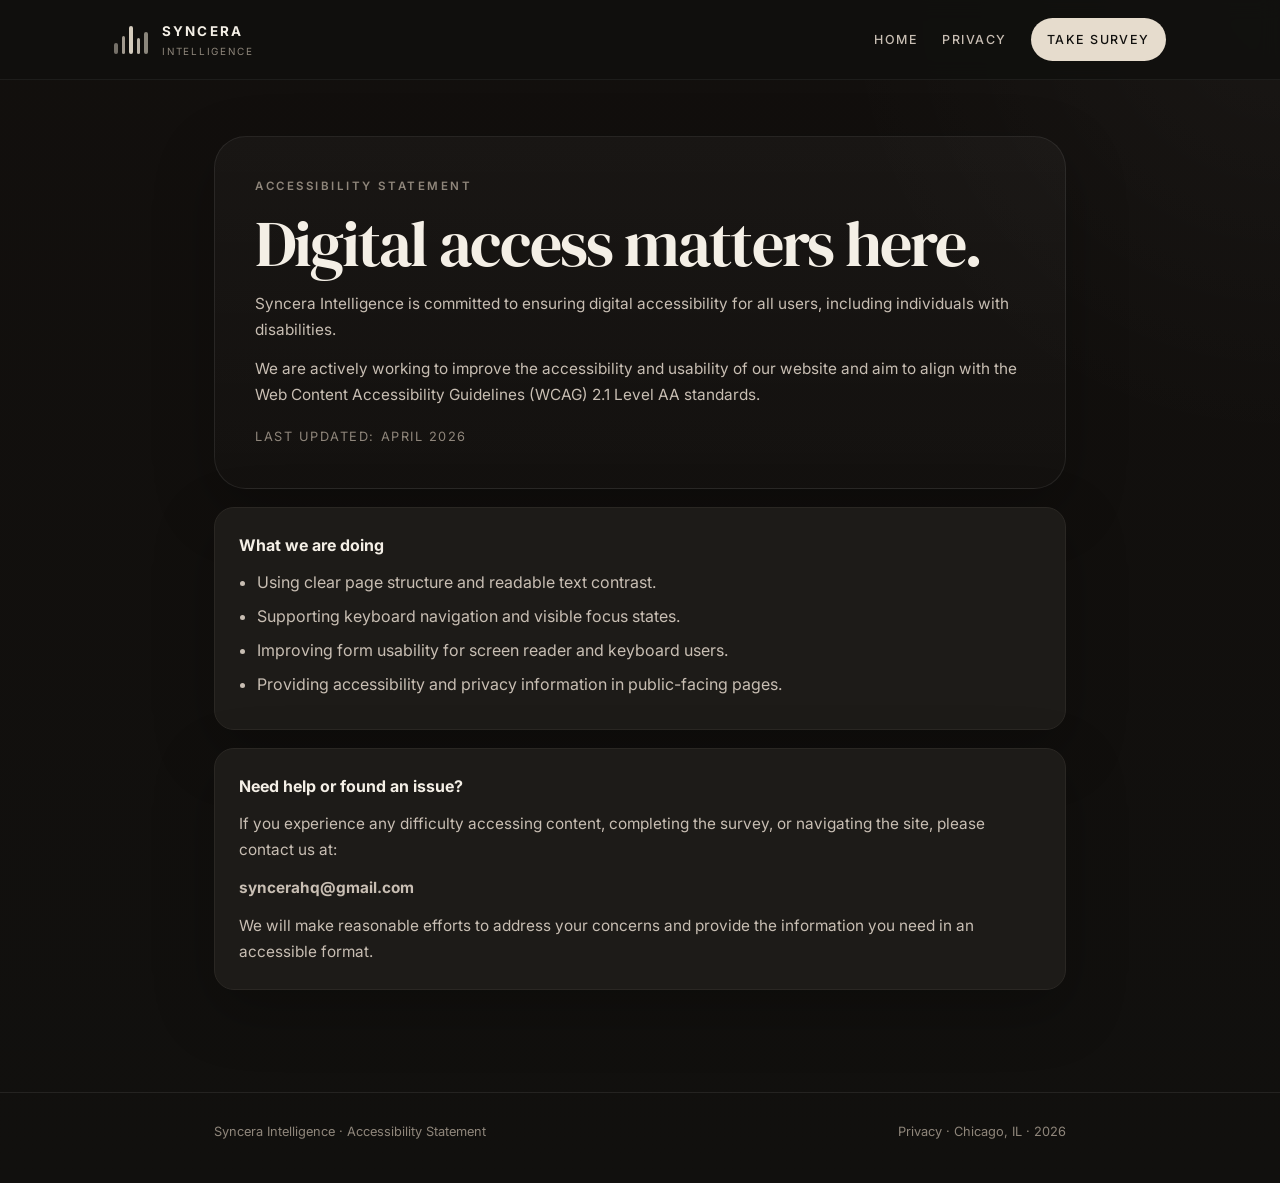
==== accessibility.html @ 835d3e2c "Add files via upload" ====
<!DOCTYPE html>
<html lang="en">
<head>
  <meta charset="UTF-8" />
  <meta name="viewport" content="width=device-width, initial-scale=1.0" />
  <title>Accessibility Statement — Syncera Intelligence</title>
  <link rel="preconnect" href="https://fonts.googleapis.com">
  <link rel="preconnect" href="https://fonts.gstatic.com" crossorigin>
  <link href="https://fonts.googleapis.com/css2?family=Inter:wght@300;400;500;600;700&family=DM+Serif+Display:ital@0;1&display=swap" rel="stylesheet">
  <style>
    :root{--panel:#1d1b18;--border:#2a2723;--text:#f4efe6;--muted:#c8beb3;--soft:#8f867b;--accent:#e6dccd;--max:900px;--shadow:0 20px 60px rgba(0,0,0,.25)}
    *{box-sizing:border-box} html{scroll-behavior:smooth}
    body{margin:0;background:radial-gradient(circle at top right,rgba(255,255,255,.03),transparent 26%),linear-gradient(180deg,#120f0d 0%,#11100e 100%);color:var(--text);font-family:Inter,system-ui,sans-serif;line-height:1.7}
    a{text-decoration:none;color:inherit}
    :focus{outline:2px solid #e6dccd;outline-offset:2px}:focus:not(:focus-visible){outline:none}:focus-visible{outline:2px solid #e6dccd;outline-offset:2px}
    .wrap{max-width:var(--max);margin:0 auto;padding:0 24px}.nav{position:sticky;top:0;z-index:50;backdrop-filter:blur(10px);background:rgba(17,16,14,.82);border-bottom:1px solid rgba(255,255,255,.06)}
    .nav-inner{max-width:1100px;margin:0 auto;padding:18px 24px;display:flex;align-items:center;justify-content:space-between;gap:16px}
    .brand{display:flex;align-items:center;gap:14px}.mark{width:34px;height:28px;display:grid;grid-template-columns:repeat(5,1fr);gap:4px;align-items:end}
    .mark span{display:block;border-radius:999px;background:var(--accent);opacity:.92}.mark span:nth-child(1){height:11px;opacity:.48}.mark span:nth-child(2){height:18px;opacity:.68}.mark span:nth-child(3){height:28px}.mark span:nth-child(4){height:16px;opacity:.8}.mark span:nth-child(5){height:22px;opacity:.58}
    .brand-name{font-size:.84rem;font-weight:700;letter-spacing:.16em;text-transform:uppercase}.brand-sub{font-size:.62rem;color:var(--soft);letter-spacing:.18em;text-transform:uppercase}
    .nav-links{display:flex;gap:24px;align-items:center}.nav-links a{color:var(--muted);font-size:.78rem;text-transform:uppercase;letter-spacing:.12em;font-weight:500}.nav-links .cta{color:#11100e;background:var(--accent);padding:11px 16px;border-radius:999px}
    main{padding:56px 0 72px}.hero,.card{background:linear-gradient(180deg,rgba(255,255,255,.03),rgba(255,255,255,.01));border:1px solid rgba(255,255,255,.08);border-radius:32px;padding:40px;box-shadow:var(--shadow)}.card{background:var(--panel);border-color:var(--border);border-radius:20px;padding:24px;margin-top:18px}
    .eyebrow{color:var(--soft);text-transform:uppercase;letter-spacing:.22em;font-size:.72rem;font-weight:600}
    h1{margin:14px 0 14px;font-family:"DM Serif Display",serif;font-weight:400;line-height:1.04;letter-spacing:-.03em;font-size:clamp(2.4rem,5vw,4rem)} h2{margin:0 0 10px;font-size:1rem}
    p{margin:0 0 12px;color:var(--muted);font-size:.96rem} p:last-child{margin-bottom:0} ul{margin:0;padding-left:18px;color:var(--muted)} li{margin:7px 0}
    .meta{margin-top:18px;color:var(--soft);font-size:.8rem;text-transform:uppercase;letter-spacing:.12em}
    footer{border-top:1px solid rgba(255,255,255,.08);padding:28px 0 40px;color:var(--soft);font-size:.8rem;margin-top:30px}.footer-inner{display:flex;justify-content:space-between;gap:16px;align-items:center;flex-wrap:wrap}
    @media (max-width:620px){.nav-inner,.wrap{padding-left:18px;padding-right:18px}.nav-links a:not(.cta){display:none}.hero,.card{padding:22px}h1{font-size:2.35rem}}
  </style>
</head>
<body>
  <nav class="nav"><div class="nav-inner"><div class="brand"><div class="mark" aria-hidden="true"><span></span><span></span><span></span><span></span><span></span></div><div><div class="brand-name">Syncera</div><div class="brand-sub">Intelligence</div></div></div><div class="nav-links"><a href="index.html">Home</a><a href="privacy.html">Privacy</a><a class="cta" href="survey.html">Take survey</a></div></div></nav>
  <main><div class="wrap">
    <section class="hero"><div class="eyebrow">Accessibility Statement</div><h1>Digital access matters here.</h1><p>Syncera Intelligence is committed to ensuring digital accessibility for all users, including individuals with disabilities.</p><p>We are actively working to improve the accessibility and usability of our website and aim to align with the Web Content Accessibility Guidelines (WCAG) 2.1 Level AA standards.</p><div class="meta">Last updated: April 2026</div></section>
    <section class="card"><h2>What we are doing</h2><ul><li>Using clear page structure and readable text contrast.</li><li>Supporting keyboard navigation and visible focus states.</li><li>Improving form usability for screen reader and keyboard users.</li><li>Providing accessibility and privacy information in public-facing pages.</li></ul></section>
    <section class="card"><h2>Need help or found an issue?</h2><p>If you experience any difficulty accessing content, completing the survey, or navigating the site, please contact us at:</p><p><strong>syncerahq@gmail.com</strong></p><p>We will make reasonable efforts to address your concerns and provide the information you need in an accessible format.</p></section>
  </div></main>
  <footer><div class="wrap footer-inner"><div>Syncera Intelligence · Accessibility Statement</div><div><a href="privacy.html">Privacy</a> · Chicago, IL · 2026</div></div></footer>
</body>
</html>
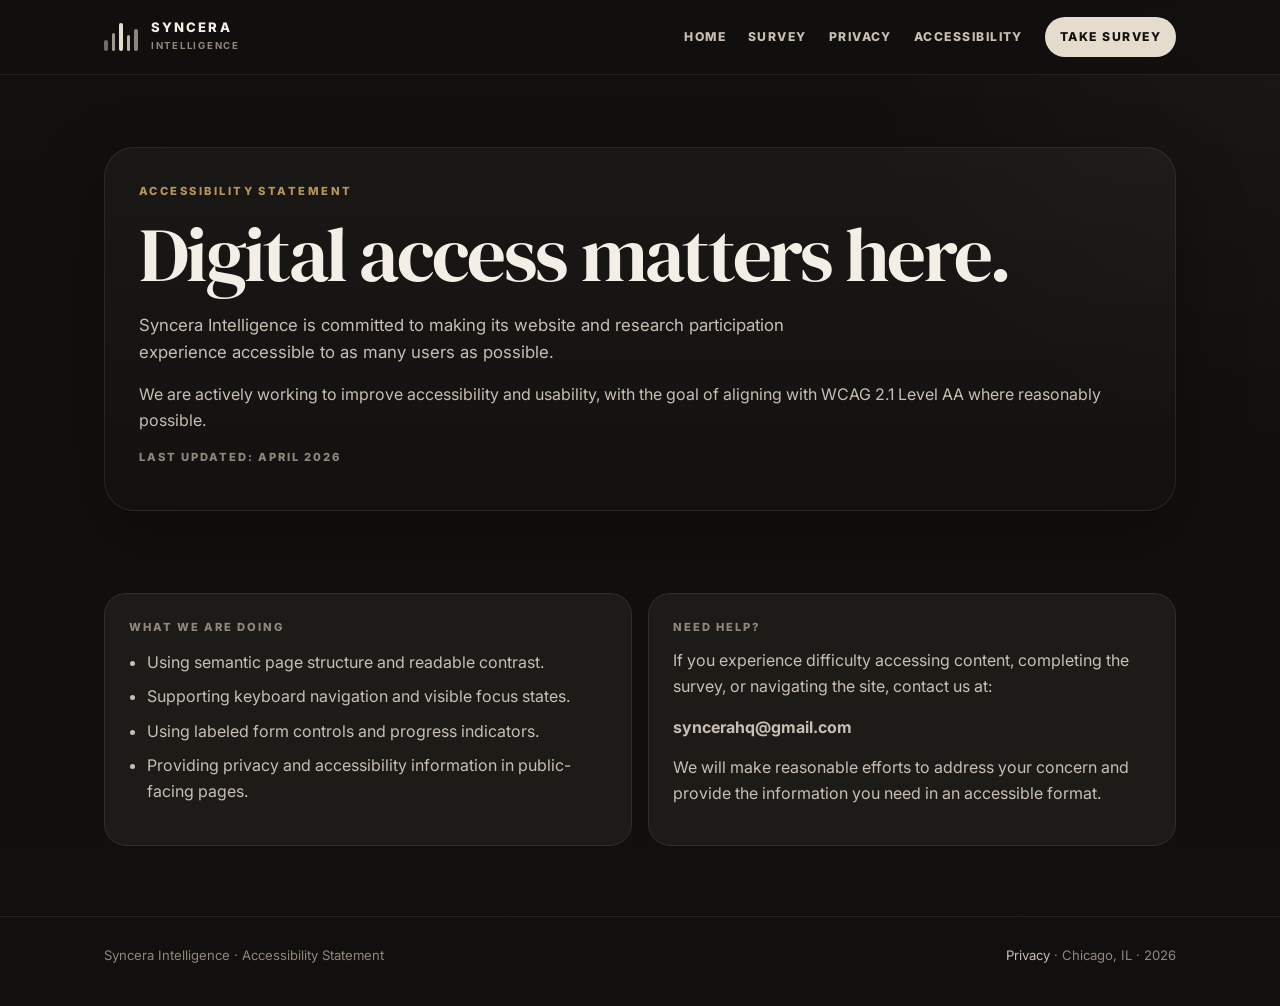
==== commit 7bbcb569: "Create accessibility.html" ====
--- a/accessibility.html
+++ b/accessibility.html
@@ -1,40 +1,10 @@
-<!DOCTYPE html>
-<html lang="en">
-<head>
-  <meta charset="UTF-8" />
-  <meta name="viewport" content="width=device-width, initial-scale=1.0" />
-  <title>Accessibility Statement — Syncera Intelligence</title>
-  <link rel="preconnect" href="https://fonts.googleapis.com">
-  <link rel="preconnect" href="https://fonts.gstatic.com" crossorigin>
-  <link href="https://fonts.googleapis.com/css2?family=Inter:wght@300;400;500;600;700&family=DM+Serif+Display:ital@0;1&display=swap" rel="stylesheet">
-  <style>
-    :root{--panel:#1d1b18;--border:#2a2723;--text:#f4efe6;--muted:#c8beb3;--soft:#8f867b;--accent:#e6dccd;--max:900px;--shadow:0 20px 60px rgba(0,0,0,.25)}
-    *{box-sizing:border-box} html{scroll-behavior:smooth}
-    body{margin:0;background:radial-gradient(circle at top right,rgba(255,255,255,.03),transparent 26%),linear-gradient(180deg,#120f0d 0%,#11100e 100%);color:var(--text);font-family:Inter,system-ui,sans-serif;line-height:1.7}
-    a{text-decoration:none;color:inherit}
-    :focus{outline:2px solid #e6dccd;outline-offset:2px}:focus:not(:focus-visible){outline:none}:focus-visible{outline:2px solid #e6dccd;outline-offset:2px}
-    .wrap{max-width:var(--max);margin:0 auto;padding:0 24px}.nav{position:sticky;top:0;z-index:50;backdrop-filter:blur(10px);background:rgba(17,16,14,.82);border-bottom:1px solid rgba(255,255,255,.06)}
-    .nav-inner{max-width:1100px;margin:0 auto;padding:18px 24px;display:flex;align-items:center;justify-content:space-between;gap:16px}
-    .brand{display:flex;align-items:center;gap:14px}.mark{width:34px;height:28px;display:grid;grid-template-columns:repeat(5,1fr);gap:4px;align-items:end}
-    .mark span{display:block;border-radius:999px;background:var(--accent);opacity:.92}.mark span:nth-child(1){height:11px;opacity:.48}.mark span:nth-child(2){height:18px;opacity:.68}.mark span:nth-child(3){height:28px}.mark span:nth-child(4){height:16px;opacity:.8}.mark span:nth-child(5){height:22px;opacity:.58}
-    .brand-name{font-size:.84rem;font-weight:700;letter-spacing:.16em;text-transform:uppercase}.brand-sub{font-size:.62rem;color:var(--soft);letter-spacing:.18em;text-transform:uppercase}
-    .nav-links{display:flex;gap:24px;align-items:center}.nav-links a{color:var(--muted);font-size:.78rem;text-transform:uppercase;letter-spacing:.12em;font-weight:500}.nav-links .cta{color:#11100e;background:var(--accent);padding:11px 16px;border-radius:999px}
-    main{padding:56px 0 72px}.hero,.card{background:linear-gradient(180deg,rgba(255,255,255,.03),rgba(255,255,255,.01));border:1px solid rgba(255,255,255,.08);border-radius:32px;padding:40px;box-shadow:var(--shadow)}.card{background:var(--panel);border-color:var(--border);border-radius:20px;padding:24px;margin-top:18px}
-    .eyebrow{color:var(--soft);text-transform:uppercase;letter-spacing:.22em;font-size:.72rem;font-weight:600}
-    h1{margin:14px 0 14px;font-family:"DM Serif Display",serif;font-weight:400;line-height:1.04;letter-spacing:-.03em;font-size:clamp(2.4rem,5vw,4rem)} h2{margin:0 0 10px;font-size:1rem}
-    p{margin:0 0 12px;color:var(--muted);font-size:.96rem} p:last-child{margin-bottom:0} ul{margin:0;padding-left:18px;color:var(--muted)} li{margin:7px 0}
-    .meta{margin-top:18px;color:var(--soft);font-size:.8rem;text-transform:uppercase;letter-spacing:.12em}
-    footer{border-top:1px solid rgba(255,255,255,.08);padding:28px 0 40px;color:var(--soft);font-size:.8rem;margin-top:30px}.footer-inner{display:flex;justify-content:space-between;gap:16px;align-items:center;flex-wrap:wrap}
-    @media (max-width:620px){.nav-inner,.wrap{padding-left:18px;padding-right:18px}.nav-links a:not(.cta){display:none}.hero,.card{padding:22px}h1{font-size:2.35rem}}
-  </style>
-</head>
-<body>
-  <nav class="nav"><div class="nav-inner"><div class="brand"><div class="mark" aria-hidden="true"><span></span><span></span><span></span><span></span><span></span></div><div><div class="brand-name">Syncera</div><div class="brand-sub">Intelligence</div></div></div><div class="nav-links"><a href="index.html">Home</a><a href="privacy.html">Privacy</a><a class="cta" href="survey.html">Take survey</a></div></div></nav>
-  <main><div class="wrap">
-    <section class="hero"><div class="eyebrow">Accessibility Statement</div><h1>Digital access matters here.</h1><p>Syncera Intelligence is committed to ensuring digital accessibility for all users, including individuals with disabilities.</p><p>We are actively working to improve the accessibility and usability of our website and aim to align with the Web Content Accessibility Guidelines (WCAG) 2.1 Level AA standards.</p><div class="meta">Last updated: April 2026</div></section>
-    <section class="card"><h2>What we are doing</h2><ul><li>Using clear page structure and readable text contrast.</li><li>Supporting keyboard navigation and visible focus states.</li><li>Improving form usability for screen reader and keyboard users.</li><li>Providing accessibility and privacy information in public-facing pages.</li></ul></section>
-    <section class="card"><h2>Need help or found an issue?</h2><p>If you experience any difficulty accessing content, completing the survey, or navigating the site, please contact us at:</p><p><strong>syncerahq@gmail.com</strong></p><p>We will make reasonable efforts to address your concerns and provide the information you need in an accessible format.</p></section>
-  </div></main>
-  <footer><div class="wrap footer-inner"><div>Syncera Intelligence · Accessibility Statement</div><div><a href="privacy.html">Privacy</a> · Chicago, IL · 2026</div></div></footer>
-</body>
-</html>+<!DOCTYPE html><html lang="en"><head>
+<meta charset="UTF-8"><meta name="viewport" content="width=device-width, initial-scale=1.0">
+<title>Accessibility Statement | Syncera Intelligence</title><meta name="description" content="Syncera Intelligence accessibility statement.">
+<link rel="preconnect" href="https://fonts.googleapis.com"><link rel="preconnect" href="https://fonts.gstatic.com" crossorigin>
+<link href="https://fonts.googleapis.com/css2?family=Inter:wght@300;400;500;600;700;800&family=DM+Serif+Display:ital@0;1&display=swap" rel="stylesheet">
+<link rel="stylesheet" href="style.css"></head><body><a class="skip-link" href="#main">Skip to content</a>
+<nav class="nav" aria-label="Main navigation"><div class="nav-inner">
+<a class="brand" href="index.html" aria-label="Syncera Intelligence home"><div class="mark" aria-hidden="true"><span></span><span></span><span></span><span></span><span></span></div><div><div class="brand-name">Syncera</div><span class="brand-sub">Intelligence</span></div></a>
+<div class="nav-links"><a href="index.html">Home</a><a href="survey.html">Survey</a><a href="privacy.html">Privacy</a><a href="accessibility.html">Accessibility</a><a class="cta" href="survey.html">Take survey</a></div>
+</div></nav><main id="main"><section class="hero"><div class="wrap"><div class="panel"><div class="eyebrow">Accessibility Statement</div><h1>Digital access matters here.</h1><p class="lede">Syncera Intelligence is committed to making its website and research participation experience accessible to as many users as possible.</p><p>We are actively working to improve accessibility and usability, with the goal of aligning with WCAG 2.1 Level AA where reasonably possible.</p><p class="kicker">Last updated: April 2026</p></div></div></section><section><div class="wrap two-col"><div class="card"><span class="kicker">What we are doing</span><ul class="list"><li>Using semantic page structure and readable contrast.</li><li>Supporting keyboard navigation and visible focus states.</li><li>Using labeled form controls and progress indicators.</li><li>Providing privacy and accessibility information in public-facing pages.</li></ul></div><div class="card"><span class="kicker">Need help?</span><p>If you experience difficulty accessing content, completing the survey, or navigating the site, contact us at:</p><p><strong>syncerahq@gmail.com</strong></p><p>We will make reasonable efforts to address your concern and provide the information you need in an accessible format.</p></div></div></section></main><footer><div class="wrap footer-inner"><div>Syncera Intelligence · Accessibility Statement</div><div><a href="privacy.html">Privacy</a> · Chicago, IL · 2026</div></div></footer></body></html>
--- a/style.css
+++ b/style.css
@@ -0,0 +1,8 @@
+:root{--bg:#11100e;--panel:#1d1b18;--panel2:#24211d;--border:#322e28;--text:#f4efe6;--muted:#c8beb3;--soft:#91877b;--accent:#e6dccd;--gold:#b8975a;--error:#e8a09a;--max:1120px;--shadow:0 24px 70px rgba(0,0,0,.28)}
+*{box-sizing:border-box}html{scroll-behavior:smooth}body{margin:0;background:radial-gradient(circle at top right,rgba(255,255,255,.035),transparent 28%),linear-gradient(180deg,#120f0d,#11100e);color:var(--text);font-family:Inter,system-ui,-apple-system,BlinkMacSystemFont,"Segoe UI",sans-serif;line-height:1.65}a{color:inherit}.skip-link{position:absolute;left:-999px;top:12px;background:var(--accent);color:#11100e;padding:10px 14px;border-radius:999px;z-index:1000;font-weight:800}.skip-link:focus{left:12px}:focus{outline:2px solid var(--accent);outline-offset:3px}:focus:not(:focus-visible){outline:none}:focus-visible{outline:2px solid var(--accent);outline-offset:3px}.wrap{max-width:var(--max);margin:0 auto;padding:0 24px}
+.nav{position:sticky;top:0;z-index:50;backdrop-filter:blur(10px);background:rgba(17,16,14,.86);border-bottom:1px solid rgba(255,255,255,.07)}.nav-inner{max-width:var(--max);margin:0 auto;padding:17px 24px;display:flex;align-items:center;justify-content:space-between;gap:18px}.brand{display:flex;align-items:center;gap:13px;text-decoration:none}.mark{width:34px;height:28px;display:grid;grid-template-columns:repeat(5,1fr);gap:4px;align-items:end}.mark span{display:block;border-radius:999px;background:var(--accent)}.mark span:nth-child(1){height:11px;opacity:.45}.mark span:nth-child(2){height:18px;opacity:.67}.mark span:nth-child(3){height:28px}.mark span:nth-child(4){height:16px;opacity:.8}.mark span:nth-child(5){height:22px;opacity:.58}.brand-name{font-size:.82rem;font-weight:800;letter-spacing:.16em;text-transform:uppercase;line-height:1}.brand-sub{display:block;margin-top:4px;color:var(--soft);font-size:.6rem;font-weight:700;letter-spacing:.18em;text-transform:uppercase}.nav-links{display:flex;align-items:center;gap:22px}.nav-links a{color:var(--muted);text-decoration:none;text-transform:uppercase;letter-spacing:.12em;font-size:.76rem;font-weight:800}.nav-links .cta{background:var(--accent);color:#11100e;padding:10px 15px;border-radius:999px}
+.hero{padding:72px 0 48px}.hero-grid{display:grid;grid-template-columns:1.1fr .9fr;gap:22px;align-items:stretch}.panel{background:linear-gradient(180deg,rgba(255,255,255,.035),rgba(255,255,255,.012));border:1px solid rgba(255,255,255,.08);border-radius:30px;padding:34px;box-shadow:var(--shadow)}.eyebrow,.kicker{color:var(--gold);text-transform:uppercase;letter-spacing:.22em;font-size:.7rem;font-weight:800}.kicker{display:block;margin-bottom:10px;color:var(--soft);letter-spacing:.18em}h1,h2{font-family:"DM Serif Display",serif;font-weight:400;letter-spacing:-.035em;line-height:1.03}h1{font-size:clamp(2.7rem,6vw,5.2rem);margin:14px 0 18px}h2{font-size:clamp(2rem,4.5vw,3.25rem);margin:10px 0 12px}h3{margin:0 0 8px;font-size:1.02rem}p{color:var(--muted);margin:0 0 14px}.lede{font-size:1.05rem;max-width:64ch}.actions{display:flex;gap:12px;flex-wrap:wrap;margin-top:26px}.btn{display:inline-flex;align-items:center;justify-content:center;min-height:48px;padding:0 19px;border-radius:999px;border:1px solid rgba(255,255,255,.13);font-weight:800;text-transform:uppercase;letter-spacing:.12em;font-size:.75rem;text-decoration:none;cursor:pointer}.btn-primary{background:var(--accent);color:#11100e;border-color:var(--accent)}.btn-secondary{background:transparent;color:var(--text)}.trust-strip{margin-top:24px;padding-top:18px;border-top:1px solid rgba(255,255,255,.08);display:flex;gap:16px;flex-wrap:wrap;color:var(--soft);font-size:.84rem}.stat{padding:18px 0;border-bottom:1px solid rgba(255,255,255,.08)}.stat:last-child{border-bottom:0}.stat strong{display:block;color:var(--text);font-size:2.15rem;line-height:1;letter-spacing:-.045em}.stat span{display:block;color:var(--muted);margin-top:8px}
+section{padding:34px 0 70px}.section-head{max-width:800px;margin-bottom:26px}.grid-3{display:grid;grid-template-columns:repeat(3,1fr);gap:16px}.card{background:var(--panel);border:1px solid var(--border);border-radius:22px;padding:24px}.two-col{display:grid;grid-template-columns:1fr 1fr;gap:16px}.list{margin:12px 0 0;padding-left:18px;color:var(--muted)}.list li{margin:8px 0}.source-card a{color:var(--accent)}
+footer{border-top:1px solid rgba(255,255,255,.08);padding:28px 0 40px;color:var(--soft);font-size:.82rem}.footer-inner{display:flex;justify-content:space-between;gap:16px;flex-wrap:wrap}.footer-inner a{color:var(--muted);text-decoration:none}
+.survey-wrap{max-width:820px;margin:0 auto;padding:0 20px}.progress-shell{position:sticky;top:65px;z-index:40;background:rgba(17,16,14,.92);border-bottom:1px solid rgba(255,255,255,.06);backdrop-filter:blur(10px)}.progress-inner{max-width:1120px;margin:0 auto;padding:11px 24px}.progress-info{display:flex;justify-content:space-between;color:var(--soft);font-size:.72rem;text-transform:uppercase;letter-spacing:.12em;margin-bottom:8px}.progress-track{height:8px;background:rgba(255,255,255,.08);border-radius:999px;overflow:hidden}.progress-fill{height:100%;width:0%;background:var(--accent);transition:width .2s}.survey-hero{padding:42px 0 20px}.survey-hero .panel{padding:28px}.form-section{margin:22px 0 10px;color:var(--gold);text-transform:uppercase;letter-spacing:.18em;font-size:.72rem;font-weight:800;display:flex;align-items:center;gap:10px}.form-section:after{content:"";height:1px;background:rgba(255,255,255,.08);flex:1}.q{background:var(--panel);border:1px solid var(--border);border-radius:18px;padding:18px;margin:0 0 12px;scroll-margin-top:145px}.q.has-error{border-color:var(--error)}fieldset{border:0;padding:0;margin:0}legend{font-weight:800;color:var(--text);line-height:1.45;margin-bottom:6px}.note{color:var(--soft);font-size:.86rem;margin-bottom:12px}.req{color:var(--accent);font-size:.72rem;text-transform:uppercase;letter-spacing:.12em;font-weight:800;margin-bottom:8px}.options{display:grid;gap:8px}.option{display:flex;gap:10px;align-items:flex-start;border:1px solid rgba(255,255,255,.08);background:rgba(255,255,255,.015);border-radius:14px;padding:12px;cursor:pointer}.option:hover,.option.selected{border-color:rgba(230,220,205,.42);background:rgba(230,220,205,.05)}.option input{margin-top:3px;accent-color:var(--accent);flex:0 0 auto}input[type=text],textarea,select{width:100%;background:rgba(255,255,255,.025);border:1px solid rgba(255,255,255,.1);border-radius:14px;padding:12px 13px;color:var(--text);font:inherit}select option{color:#11100e}textarea{min-height:92px;resize:vertical}.error{display:none;color:var(--error);font-size:.82rem;margin-top:8px}.q.has-error .error{display:block}.submit-area{text-align:center;margin:30px 0 60px}button.btn{font-family:inherit}.modal-overlay{position:fixed;inset:0;background:rgba(0,0,0,.66);display:none;align-items:center;justify-content:center;padding:20px;z-index:100}.modal-overlay.show{display:flex}.modal{width:min(540px,100%);background:#181614;border:1px solid rgba(255,255,255,.1);border-radius:24px;padding:28px;text-align:center;box-shadow:0 30px 90px rgba(0,0,0,.45)}.modal-mark{width:54px;height:54px;border:1px solid rgba(255,255,255,.14);border-radius:999px;margin:0 auto 14px;display:grid;place-items:center;color:var(--accent)}.disqualify{display:none;margin-top:10px;color:var(--error);background:rgba(232,160,154,.08);border:1px solid rgba(232,160,154,.2);border-radius:14px;padding:12px}
+@media (max-width:900px){.hero-grid,.grid-3,.two-col{grid-template-columns:1fr}.panel{padding:26px}.nav-links a:not(.cta){display:none}}@media (max-width:620px){.wrap,.nav-inner{padding-left:18px;padding-right:18px}.hero{padding-top:44px}.panel,.card{padding:21px;border-radius:24px}h1{font-size:2.55rem}.actions{flex-direction:column}.btn{width:100%}}
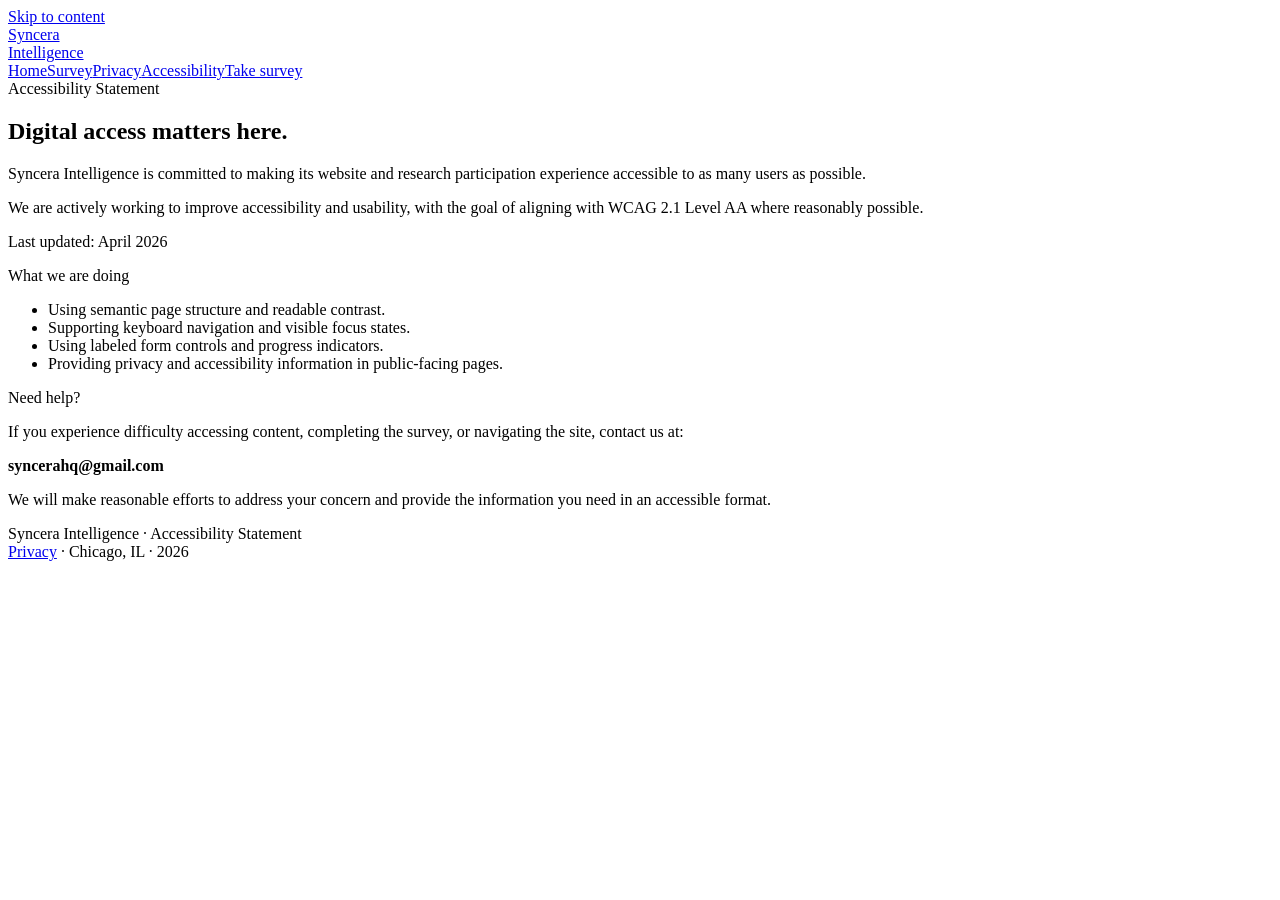
==== commit e3258c4e: "Add files via upload" ====
--- a/accessibility.html
+++ b/accessibility.html
@@ -1,10 +1 @@
-<!DOCTYPE html><html lang="en"><head>
-<meta charset="UTF-8"><meta name="viewport" content="width=device-width, initial-scale=1.0">
-<title>Accessibility Statement | Syncera Intelligence</title><meta name="description" content="Syncera Intelligence accessibility statement.">
-<link rel="preconnect" href="https://fonts.googleapis.com"><link rel="preconnect" href="https://fonts.gstatic.com" crossorigin>
-<link href="https://fonts.googleapis.com/css2?family=Inter:wght@300;400;500;600;700;800&family=DM+Serif+Display:ital@0;1&display=swap" rel="stylesheet">
-<link rel="stylesheet" href="style.css"></head><body><a class="skip-link" href="#main">Skip to content</a>
-<nav class="nav" aria-label="Main navigation"><div class="nav-inner">
-<a class="brand" href="index.html" aria-label="Syncera Intelligence home"><div class="mark" aria-hidden="true"><span></span><span></span><span></span><span></span><span></span></div><div><div class="brand-name">Syncera</div><span class="brand-sub">Intelligence</span></div></a>
-<div class="nav-links"><a href="index.html">Home</a><a href="survey.html">Survey</a><a href="privacy.html">Privacy</a><a href="accessibility.html">Accessibility</a><a class="cta" href="survey.html">Take survey</a></div>
-</div></nav><main id="main"><section class="hero"><div class="wrap"><div class="panel"><div class="eyebrow">Accessibility Statement</div><h1>Digital access matters here.</h1><p class="lede">Syncera Intelligence is committed to making its website and research participation experience accessible to as many users as possible.</p><p>We are actively working to improve accessibility and usability, with the goal of aligning with WCAG 2.1 Level AA where reasonably possible.</p><p class="kicker">Last updated: April 2026</p></div></div></section><section><div class="wrap two-col"><div class="card"><span class="kicker">What we are doing</span><ul class="list"><li>Using semantic page structure and readable contrast.</li><li>Supporting keyboard navigation and visible focus states.</li><li>Using labeled form controls and progress indicators.</li><li>Providing privacy and accessibility information in public-facing pages.</li></ul></div><div class="card"><span class="kicker">Need help?</span><p>If you experience difficulty accessing content, completing the survey, or navigating the site, contact us at:</p><p><strong>syncerahq@gmail.com</strong></p><p>We will make reasonable efforts to address your concern and provide the information you need in an accessible format.</p></div></div></section></main><footer><div class="wrap footer-inner"><div>Syncera Intelligence · Accessibility Statement</div><div><a href="privacy.html">Privacy</a> · Chicago, IL · 2026</div></div></footer></body></html>+<!DOCTYPE html><html lang="en"><head><meta charset="UTF-8"><meta name="viewport" content="width=device-width, initial-scale=1.0"><title>Accessibility Statement | Syncera Intelligence</title><meta name="description" content="Syncera Intelligence accessibility statement."><link rel="preconnect" href="https://fonts.googleapis.com"><link rel="preconnect" href="https://fonts.gstatic.com" crossorigin><link href="https://fonts.googleapis.com/css2?family=Inter:wght@300;400;500;600;700;800&family=DM+Serif+Display:ital@0;1&display=swap" rel="stylesheet"><link rel="stylesheet" href="style.css"></head><body><a class="skip-link" href="#main">Skip to content</a><nav class="nav" aria-label="Main navigation"><div class="nav-inner"><a class="brand" href="index.html" aria-label="Syncera Intelligence home"><div class="mark" aria-hidden="true"><span></span><span></span><span></span><span></span><span></span></div><div><div class="brand-name">Syncera</div><span class="brand-sub">Intelligence</span></div></a><div class="nav-links"><a href="index.html">Home</a><a href="survey.html">Survey</a><a href="privacy.html">Privacy</a><a href="accessibility.html">Accessibility</a><a class="cta" href="survey.html">Take survey</a></div></div></nav><main id="main"><section class="hero"><div class="wrap"><div class="panel"><div class="eyebrow">Accessibility Statement</div><h1>Digital access matters here.</h1><p class="lede">Syncera Intelligence is committed to making its website and research participation experience accessible to as many users as possible.</p><p>We are actively working to improve accessibility and usability, with the goal of aligning with WCAG 2.1 Level AA where reasonably possible.</p><p class="kicker">Last updated: April 2026</p></div></div></section><section><div class="wrap two-col"><div class="card"><span class="kicker">What we are doing</span><ul class="list"><li>Using semantic page structure and readable contrast.</li><li>Supporting keyboard navigation and visible focus states.</li><li>Using labeled form controls and progress indicators.</li><li>Providing privacy and accessibility information in public-facing pages.</li></ul></div><div class="card"><span class="kicker">Need help?</span><p>If you experience difficulty accessing content, completing the survey, or navigating the site, contact us at:</p><p><strong>syncerahq@gmail.com</strong></p><p>We will make reasonable efforts to address your concern and provide the information you need in an accessible format.</p></div></div></section></main><footer><div class="wrap footer-inner"><div>Syncera Intelligence · Accessibility Statement</div><div><a href="privacy.html">Privacy</a> · Chicago, IL · 2026</div></div></footer></body></html>
